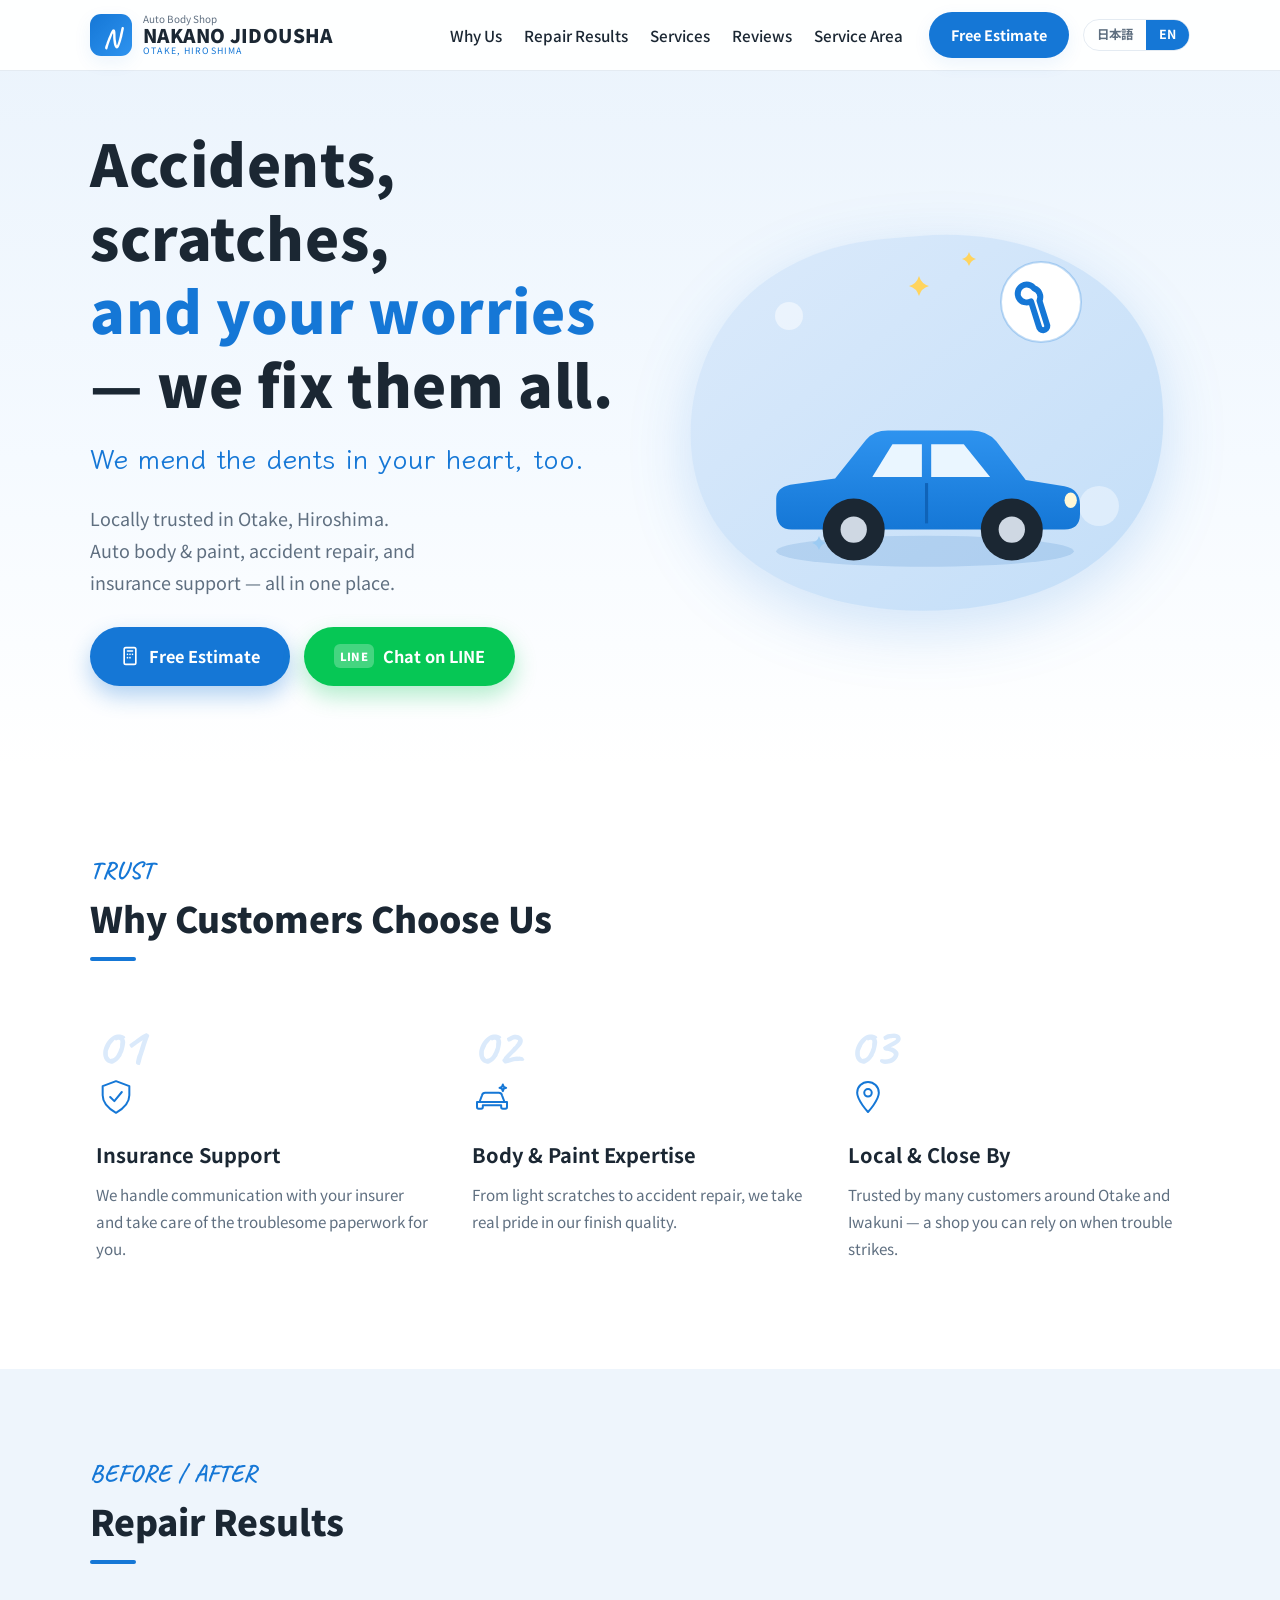
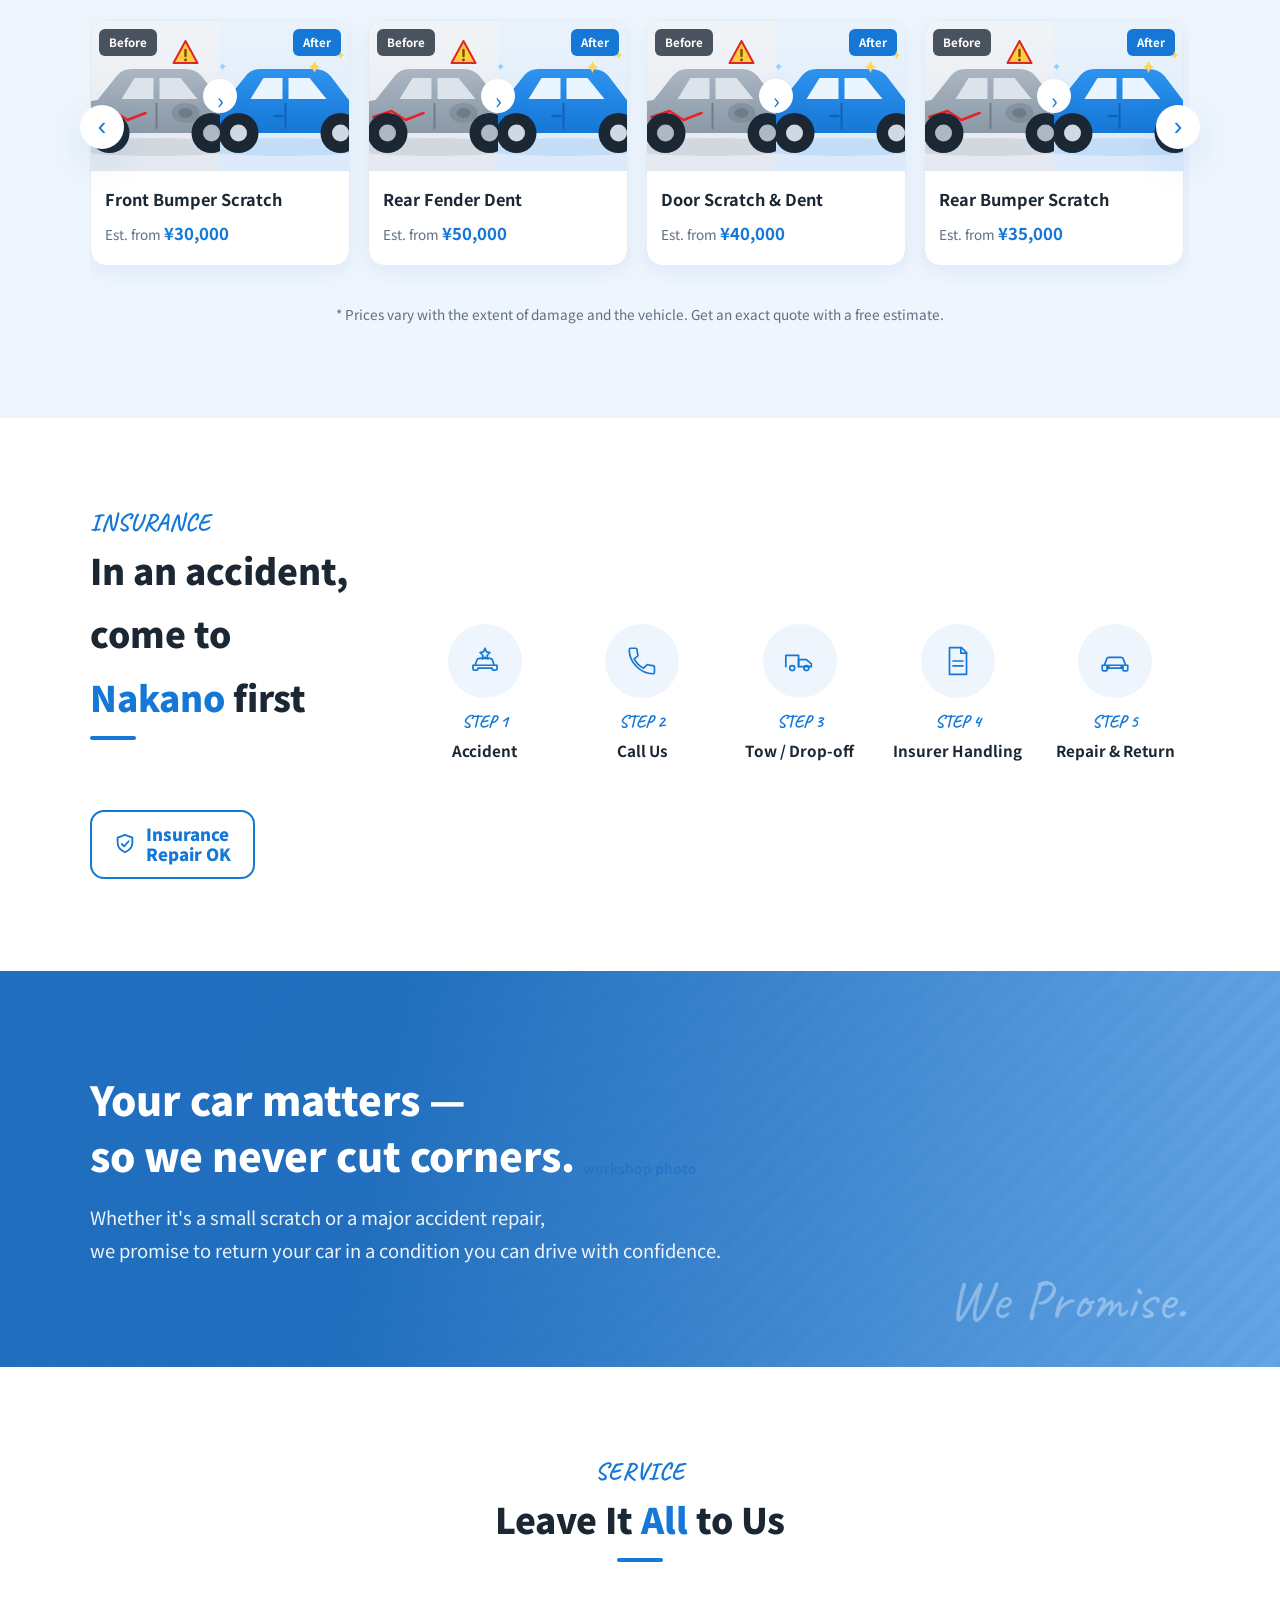
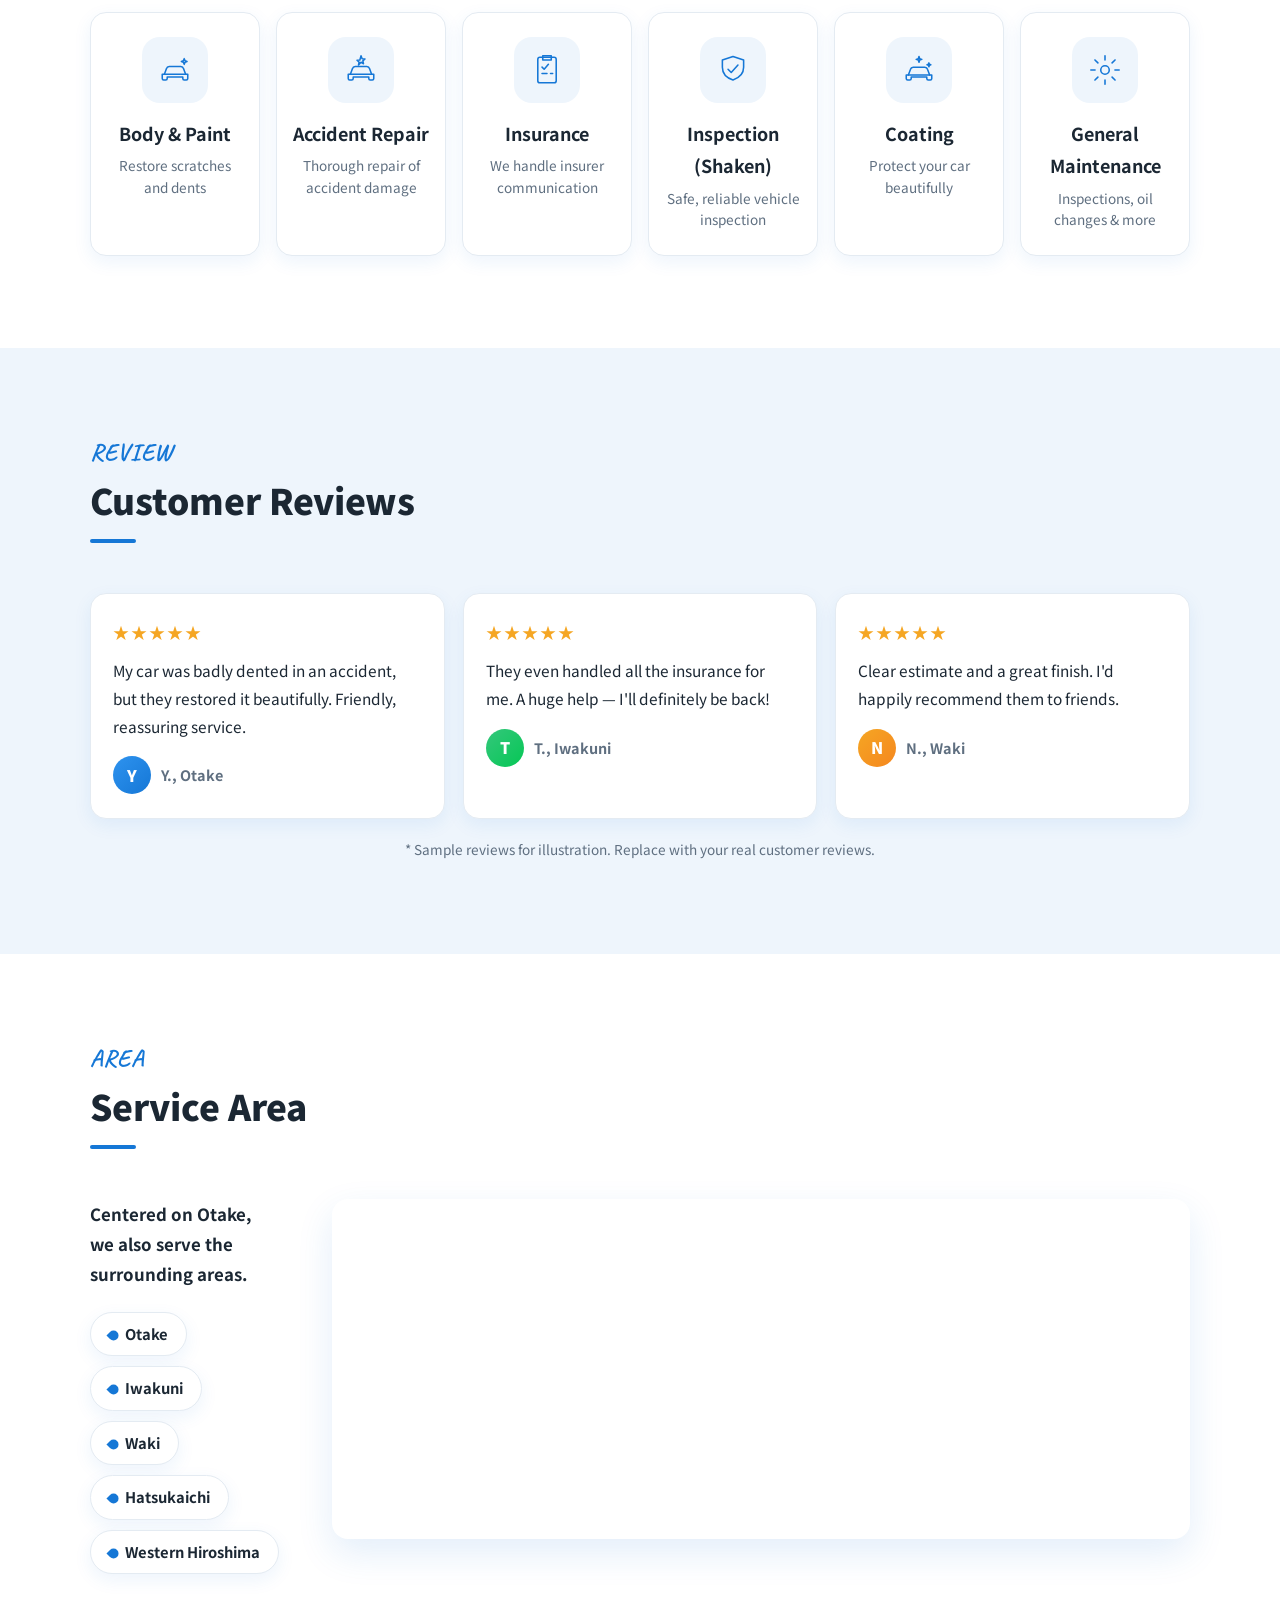
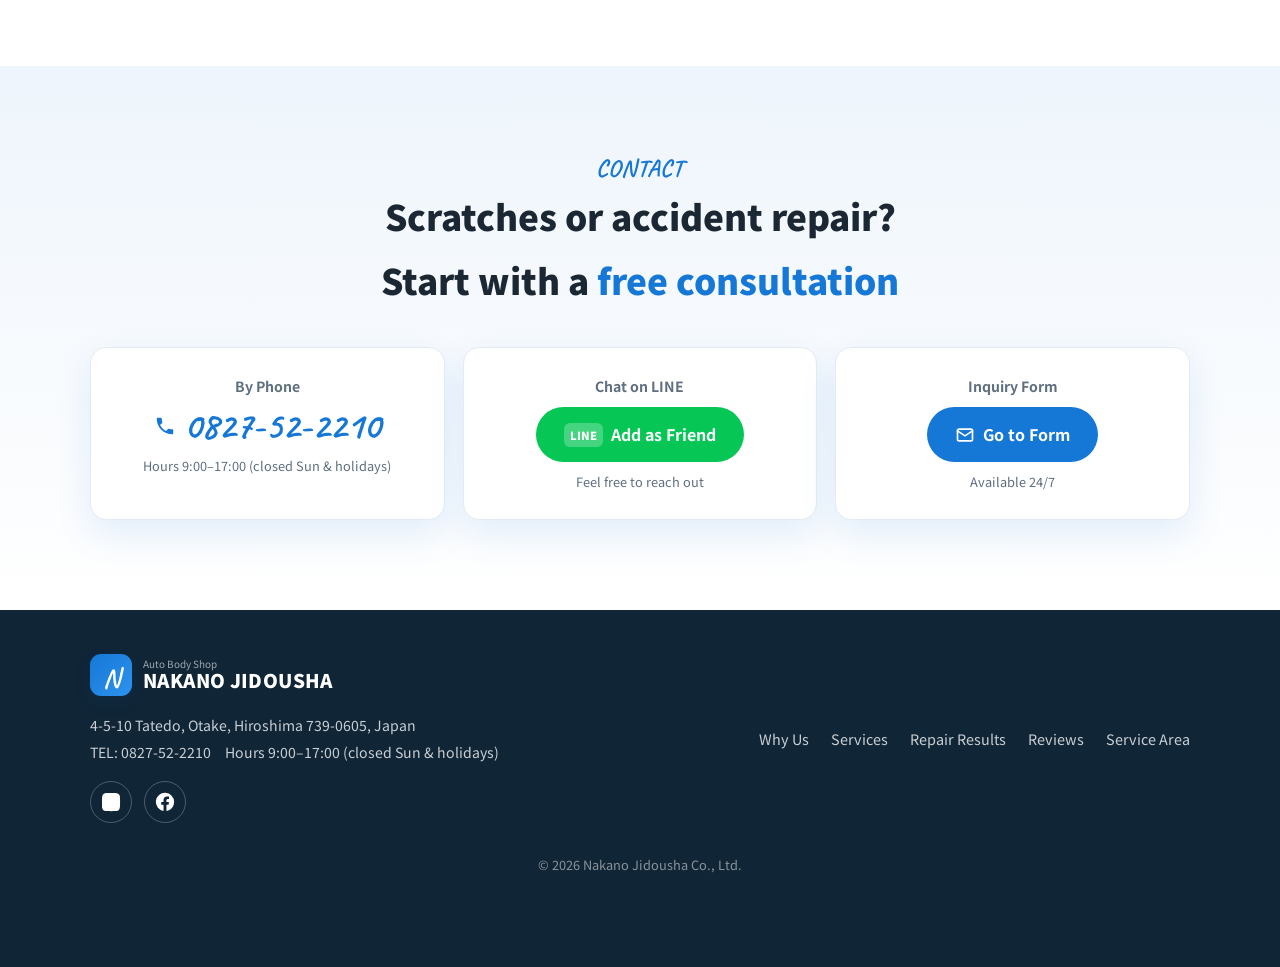
==== en/index.html @ 32bdecbd "英語版ページ追加と言語切替ボタンを実装 - en/index.html を追加（全セクション英訳、共有CSS/JS/画像を参照） - 日本語/英語の両ヘッダーに言語切替（日本語⇄EN）を追加 - hr" ====
<!DOCTYPE html>
<html lang="en">
<head>
  <meta charset="UTF-8">
  <meta name="viewport" content="width=device-width, initial-scale=1.0">
  <title>Nakano Jidousha Co., Ltd.｜Auto Body, Paint & Accident Repair in Otake, Hiroshima</title>
  <meta name="description" content="Locally trusted in Otake, Hiroshima. Auto body & paint, accident repair, and insurance support — all in one place. Free estimates, LINE consultation. TEL +81-827-52-2210">
  <meta name="theme-color" content="#1577d6">

  <meta property="og:type" content="website">
  <meta property="og:title" content="Nakano Jidousha Co., Ltd.｜Auto Body & Accident Repair in Otake, Hiroshima">
  <meta property="og:description" content="Accidents, scratches, and your worries — we fix them all. Body & paint, accident repair, insurance support in one place.">
  <meta property="og:locale" content="en_US">

  <link rel="alternate" hreflang="ja" href="https://hiroyukinakagawa-art.github.io/nakano-jidousya/">
  <link rel="alternate" hreflang="en" href="https://hiroyukinakagawa-art.github.io/nakano-jidousya/en/">
  <link rel="alternate" hreflang="x-default" href="https://hiroyukinakagawa-art.github.io/nakano-jidousya/">

  <link rel="preconnect" href="https://fonts.googleapis.com">
  <link rel="preconnect" href="https://fonts.gstatic.com" crossorigin>
  <link href="https://fonts.googleapis.com/css2?family=Noto+Sans+JP:wght@400;500;700;900&family=Klee+One:wght@600&family=Caveat:wght@700&display=swap" rel="stylesheet">
  <link rel="stylesheet" href="../css/style.css">
</head>
<body>

  <!-- ===== Header ===== -->
  <header class="header" id="header">
    <div class="header__inner">
      <a href="#hero" class="logo">
        <span class="logo__mark">N</span>
        <span class="logo__txt">
          <small>Auto Body Shop</small>
          <strong>NAKANO JIDOUSHA</strong>
          <em>OTAKE, HIROSHIMA</em>
        </span>
      </a>

      <div class="header__right">
        <nav class="nav" id="nav">
          <ul class="nav__list">
            <li><a href="#trust" class="nav__link">Why Us</a></li>
            <li><a href="#works" class="nav__link">Repair Results</a></li>
            <li><a href="#service" class="nav__link">Services</a></li>
            <li><a href="#review" class="nav__link">Reviews</a></li>
            <li><a href="#area" class="nav__link">Service Area</a></li>
          </ul>
          <a href="#contact" class="nav__cta">Free Estimate</a>
        </nav>

        <div class="langswitch" role="group" aria-label="言語切り替え / Language">
          <a href="../" class="langswitch__btn">日本語</a>
          <a href="./" class="langswitch__btn is-active" aria-current="page">EN</a>
        </div>

        <button class="hamburger" id="hamburger" aria-label="Open menu" aria-expanded="false">
          <span></span><span></span><span></span>
        </button>
      </div>
    </div>
  </header>

  <!-- ===== Hero ===== -->
  <section class="hero" id="hero">
    <div class="hero__inner">
      <div class="hero__copy">
        <h1 class="hero__title">Accidents, scratches,<br><span class="is-blue">and your worries</span><br>— we fix them all.</h1>
        <p class="hero__hand">We mend the dents in your heart, too.</p>
        <p class="hero__lead">Locally trusted in Otake, Hiroshima.<br>Auto body & paint, accident repair, and<br>insurance support — all in one place.</p>
        <div class="hero__btns">
          <a href="#contact" class="btn btn--blue">
            <svg viewBox="0 0 24 24" width="20" height="20" fill="none" stroke="currentColor" stroke-width="2" stroke-linecap="round" stroke-linejoin="round" aria-hidden="true"><rect x="5" y="2" width="14" height="20" rx="2"/><line x1="9" y1="6" x2="15" y2="6"/><line x1="9" y1="10" x2="9" y2="10"/><line x1="12" y1="10" x2="12" y2="10"/><line x1="15" y1="10" x2="15" y2="10"/><line x1="9" y1="14" x2="9" y2="14"/><line x1="12" y1="14" x2="12" y2="14"/></svg>
            Free Estimate
          </a>
          <a href="#contact" class="btn btn--line">
            <span class="btn__lineicon">LINE</span>
            Chat on LINE
          </a>
        </div>
      </div>

      <div class="hero__media" aria-hidden="true">
        <img class="hero__art" src="../images/hero.svg" alt="">
      </div>
    </div>
    <div class="hero__wave" aria-hidden="true"></div>
  </section>

  <!-- ===== Why Us ===== -->
  <section class="section" id="trust">
    <div class="container">
      <div class="head">
        <span class="head__en">TRUST</span>
        <h2 class="head__ja">Why Customers Choose Us</h2>
      </div>
      <div class="trust">
        <div class="trust__item">
          <span class="trust__no">01</span>
          <div class="trust__icon">
            <svg viewBox="0 0 48 48" width="40" height="40" fill="none" stroke="currentColor" stroke-width="2.4" stroke-linecap="round" stroke-linejoin="round"><path d="M24 5l16 6v11c0 10-7 16-16 21C15 38 8 32 8 22V11z"/><path d="M17 24l5 5 9-11"/></svg>
          </div>
          <h3>Insurance Support</h3>
          <p>We handle communication with your insurer and take care of the troublesome paperwork for you.</p>
        </div>
        <div class="trust__item">
          <span class="trust__no">02</span>
          <div class="trust__icon">
            <svg viewBox="0 0 48 48" width="40" height="40" fill="none" stroke="currentColor" stroke-width="2.4" stroke-linecap="round" stroke-linejoin="round"><path d="M9 30l3-8a4 4 0 014-3h16a4 4 0 014 3l3 8"/><path d="M6 30h36v6a2 2 0 01-2 2h-3a2 2 0 01-2-2v-2H13v2a2 2 0 01-2 2H8a2 2 0 01-2-2z"/><path d="M37 9l1.2 3L41 13l-2.8 1L37 17l-1.2-3L33 13l2.8-1z"/></svg>
          </div>
          <h3>Body & Paint Expertise</h3>
          <p>From light scratches to accident repair, we take real pride in our finish quality.</p>
        </div>
        <div class="trust__item">
          <span class="trust__no">03</span>
          <div class="trust__icon">
            <svg viewBox="0 0 48 48" width="40" height="40" fill="none" stroke="currentColor" stroke-width="2.4" stroke-linecap="round" stroke-linejoin="round"><path d="M24 6c-7 0-13 5.5-13 13 0 9 13 23 13 23s13-14 13-23c0-7.5-6-13-13-13z"/><circle cx="24" cy="19" r="4.5"/></svg>
          </div>
          <h3>Local & Close By</h3>
          <p>Trusted by many customers around Otake and Iwakuni — a shop you can rely on when trouble strikes.</p>
        </div>
      </div>
    </div>
  </section>

  <!-- ===== Repair Results ===== -->
  <section class="section section--tint" id="works">
    <div class="container">
      <div class="head">
        <span class="head__en">BEFORE / AFTER</span>
        <h2 class="head__ja">Repair Results</h2>
      </div>

      <div class="slider">
        <button class="slider__arrow slider__arrow--prev" id="worksPrev" aria-label="Previous">‹</button>
        <div class="slider__track" id="worksTrack">
          <article class="work">
            <div class="work__ba">
              <div class="ph ph--ba"><span class="work__tag">Before</span></div>
              <div class="ph ph--ba"><span class="work__tag work__tag--after">After</span></div>
              <span class="work__go">›</span>
            </div>
            <h3 class="work__title">Front Bumper Scratch</h3>
            <p class="work__price">Est. from <strong>¥30,000</strong></p>
          </article>
          <article class="work">
            <div class="work__ba">
              <div class="ph ph--ba"><span class="work__tag">Before</span></div>
              <div class="ph ph--ba"><span class="work__tag work__tag--after">After</span></div>
              <span class="work__go">›</span>
            </div>
            <h3 class="work__title">Rear Fender Dent</h3>
            <p class="work__price">Est. from <strong>¥50,000</strong></p>
          </article>
          <article class="work">
            <div class="work__ba">
              <div class="ph ph--ba"><span class="work__tag">Before</span></div>
              <div class="ph ph--ba"><span class="work__tag work__tag--after">After</span></div>
              <span class="work__go">›</span>
            </div>
            <h3 class="work__title">Door Scratch & Dent</h3>
            <p class="work__price">Est. from <strong>¥40,000</strong></p>
          </article>
          <article class="work">
            <div class="work__ba">
              <div class="ph ph--ba"><span class="work__tag">Before</span></div>
              <div class="ph ph--ba"><span class="work__tag work__tag--after">After</span></div>
              <span class="work__go">›</span>
            </div>
            <h3 class="work__title">Rear Bumper Scratch</h3>
            <p class="work__price">Est. from <strong>¥35,000</strong></p>
          </article>
          <article class="work">
            <div class="work__ba">
              <div class="ph ph--ba"><span class="work__tag">Before</span></div>
              <div class="ph ph--ba"><span class="work__tag work__tag--after">After</span></div>
              <span class="work__go">›</span>
            </div>
            <h3 class="work__title">Major Accident Repair</h3>
            <p class="work__price">Est. from <strong>¥120,000</strong></p>
          </article>
          <article class="work">
            <div class="work__ba">
              <div class="ph ph--ba"><span class="work__tag">Before</span></div>
              <div class="ph ph--ba"><span class="work__tag work__tag--after">After</span></div>
              <span class="work__go">›</span>
            </div>
            <h3 class="work__title">Hood Dent</h3>
            <p class="work__price">Est. from <strong>¥45,000</strong></p>
          </article>
        </div>
        <button class="slider__arrow slider__arrow--next" id="worksNext" aria-label="Next">›</button>
      </div>
      <p class="works__note">* Prices vary with the extent of damage and the vehicle. Get an exact quote with a free estimate.</p>
    </div>
  </section>

  <!-- ===== Accident Flow ===== -->
  <section class="section" id="flow">
    <div class="container">
      <div class="insurance">
        <div class="insurance__lead">
          <div class="head head--left">
            <span class="head__en">INSURANCE</span>
            <h2 class="head__ja">In an accident,<br>come to <span class="is-blue">Nakano</span> first</h2>
          </div>
          <span class="insurance__badge">
            <svg viewBox="0 0 24 24" width="22" height="22" fill="none" stroke="currentColor" stroke-width="2" stroke-linecap="round" stroke-linejoin="round"><path d="M12 2l8 3v6c0 5-3.5 8-8 10-4.5-2-8-5-8-10V5z"/><path d="M8.5 12l2.5 2.5L16 9"/></svg>
            Insurance<br>Repair OK
          </span>
        </div>

        <ol class="steps">
          <li class="steps__item">
            <div class="steps__icon"><svg viewBox="0 0 48 48" width="34" height="34" fill="none" stroke="currentColor" stroke-width="2.4" stroke-linecap="round" stroke-linejoin="round"><path d="M10 30l2.5-7a4 4 0 013.8-2.7h14.5a4 4 0 013.8 2.7L37 30"/><path d="M7 30h34v5a2 2 0 01-2 2h-3a2 2 0 01-2-2v-1H14v1a2 2 0 01-2 2H9a2 2 0 01-2-2z"/><path d="M24 6l2 5 5 1-4 4 1 5-4-2.5L20 21l1-5-4-4 5-1z"/></svg></div>
            <span class="steps__no">STEP 1</span>
            <p>Accident</p>
          </li>
          <li class="steps__item">
            <div class="steps__icon"><svg viewBox="0 0 48 48" width="34" height="34" fill="none" stroke="currentColor" stroke-width="2.4" stroke-linecap="round" stroke-linejoin="round"><path d="M13 21c2.8 5.6 7.6 10.4 13.2 13.2l4.4-4.4c.6-.6 1.4-.8 2-.4 2.2.8 4.6 1.2 7 1.2 1.2 0 2 .8 2 2V40c0 1.2-.8 2-2 2C22 42 6 26 6 8c0-1.2.8-2 2-2h7c1.2 0 2 .8 2 2 0 2.4.4 4.8 1.2 7 .2.7 0 1.5-.4 2z"/></svg></div>
            <span class="steps__no">STEP 2</span>
            <p>Call Us</p>
          </li>
          <li class="steps__item">
            <div class="steps__icon"><svg viewBox="0 0 48 48" width="34" height="34" fill="none" stroke="currentColor" stroke-width="2.4" stroke-linecap="round" stroke-linejoin="round"><path d="M4 32V16h18v16"/><path d="M22 22h11l7 6v4H22z"/><circle cx="13" cy="34" r="3.5"/><circle cx="33" cy="34" r="3.5"/></svg></div>
            <span class="steps__no">STEP 3</span>
            <p>Tow / Drop-off</p>
          </li>
          <li class="steps__item">
            <div class="steps__icon"><svg viewBox="0 0 48 48" width="34" height="34" fill="none" stroke="currentColor" stroke-width="2.4" stroke-linecap="round" stroke-linejoin="round"><path d="M12 5h17l7 7v31a0 0 0 010 0H12a0 0 0 010 0z"/><path d="M28 5v8h8"/><line x1="17" y1="24" x2="31" y2="24"/><line x1="17" y1="31" x2="31" y2="31"/></svg></div>
            <span class="steps__no">STEP 4</span>
            <p>Insurer Handling</p>
          </li>
          <li class="steps__item">
            <div class="steps__icon"><svg viewBox="0 0 48 48" width="34" height="34" fill="none" stroke="currentColor" stroke-width="2.4" stroke-linecap="round" stroke-linejoin="round"><path d="M9 30l3-8a4 4 0 014-3h16a4 4 0 014 3l3 8"/><path d="M6 30h36v6a2 2 0 01-2 2h-3a2 2 0 01-2-2v-2H13v2a2 2 0 01-2 2H8a2 2 0 01-2-2z"/><circle cx="14" cy="33" r="1.6" fill="currentColor"/><circle cx="34" cy="33" r="1.6" fill="currentColor"/></svg></div>
            <span class="steps__no">STEP 5</span>
            <p>Repair & Return</p>
          </li>
        </ol>
      </div>
    </div>
  </section>

  <!-- ===== Promise ===== -->
  <section class="promise">
    <div class="promise__photo ph" aria-hidden="true"><span class="ph__label">workshop photo</span></div>
    <div class="promise__inner">
      <h2 class="promise__title">Your car matters —<br>so we never cut corners.</h2>
      <p class="promise__text">Whether it's a small scratch or a major accident repair,<br>we promise to return your car in a condition you can drive with confidence.</p>
      <span class="promise__script">We Promise.</span>
    </div>
  </section>

  <!-- ===== Services ===== -->
  <section class="section" id="service">
    <div class="head head--center">
      <span class="head__en">SERVICE</span>
      <h2 class="head__ja">Leave It <span class="is-blue">All</span> to Us</h2>
    </div>
    <div class="container">
      <div class="services">
        <article class="svc">
          <div class="svc__icon"><svg viewBox="0 0 48 48" width="34" height="34" fill="none" stroke="currentColor" stroke-width="2.2" stroke-linecap="round" stroke-linejoin="round"><path d="M9 30l3-8a4 4 0 014-3h16a4 4 0 014 3l3 8"/><path d="M6 30h36v6a2 2 0 01-2 2h-3a2 2 0 01-2-2v-2H13v2a2 2 0 01-2 2H8a2 2 0 01-2-2z"/><path d="M37 8l1.2 3L41 12l-2.8 1L37 16l-1.2-3L33 12l2.8-1z"/></svg></div>
          <h3>Body & Paint</h3>
          <p>Restore scratches and dents</p>
        </article>
        <article class="svc">
          <div class="svc__icon"><svg viewBox="0 0 48 48" width="34" height="34" fill="none" stroke="currentColor" stroke-width="2.2" stroke-linecap="round" stroke-linejoin="round"><path d="M9 30l3-8a4 4 0 014-3h16a4 4 0 014 3l3 8"/><path d="M6 30h36v6a2 2 0 01-2 2h-3a2 2 0 01-2-2v-2H13v2a2 2 0 01-2 2H8a2 2 0 01-2-2z"/><path d="M24 4l1.6 4 4 .4-3 2.8.9 4-3.5-2.2L20.5 17l.9-4-3-2.8 4-.4z"/></svg></div>
          <h3>Accident Repair</h3>
          <p>Thorough repair of accident damage</p>
        </article>
        <article class="svc">
          <div class="svc__icon"><svg viewBox="0 0 48 48" width="34" height="34" fill="none" stroke="currentColor" stroke-width="2.2" stroke-linecap="round" stroke-linejoin="round"><rect x="11" y="6" width="26" height="36" rx="3"/><path d="M18 4h12v6H18z"/><path d="M17 20l3 3 6-7"/><line x1="29" y1="29" x2="32" y2="29"/><line x1="17" y1="29" x2="24" y2="29"/></svg></div>
          <h3>Insurance</h3>
          <p>We handle insurer communication</p>
        </article>
        <article class="svc">
          <div class="svc__icon"><svg viewBox="0 0 48 48" width="34" height="34" fill="none" stroke="currentColor" stroke-width="2.2" stroke-linecap="round" stroke-linejoin="round"><path d="M24 5l15 5v10c0 9-6.5 15-15 18C15 35 9 29 9 20V10z"/><path d="M17 23l4.5 4.5L31 17"/></svg></div>
          <h3>Inspection (Shaken)</h3>
          <p>Safe, reliable vehicle inspection</p>
        </article>
        <article class="svc">
          <div class="svc__icon"><svg viewBox="0 0 48 48" width="34" height="34" fill="none" stroke="currentColor" stroke-width="2.2" stroke-linecap="round" stroke-linejoin="round"><path d="M9 31l3-8a4 4 0 014-3h16a4 4 0 014 3l3 8"/><path d="M6 31h36v5a2 2 0 01-2 2h-3a2 2 0 01-2-2v-2H13v2a2 2 0 01-2 2H8a2 2 0 01-2-2z"/><path d="M24 5l1 3 3 1-3 1-1 3-1-3-3-1 3-1z"/><path d="M38 14l.7 2 2 .7-2 .7-.7 2-.7-2-2-.7 2-.7z"/></svg></div>
          <h3>Coating</h3>
          <p>Protect your car beautifully</p>
        </article>
        <article class="svc">
          <div class="svc__icon"><svg viewBox="0 0 48 48" width="34" height="34" fill="none" stroke="currentColor" stroke-width="2.2" stroke-linecap="round" stroke-linejoin="round"><circle cx="24" cy="24" r="6"/><path d="M24 4v6M24 38v6M4 24h6M38 24h6M9.8 9.8l4.2 4.2M34 34l4.2 4.2M38.2 9.8L34 14M14 34l-4.2 4.2"/></svg></div>
          <h3>General Maintenance</h3>
          <p>Inspections, oil changes & more</p>
        </article>
      </div>
    </div>
  </section>

  <!-- ===== Reviews ===== -->
  <section class="section section--tint" id="review">
    <div class="container">
      <div class="head head--left">
        <span class="head__en">REVIEW</span>
        <h2 class="head__ja">Customer Reviews</h2>
      </div>
      <div class="reviews">
        <figure class="review">
          <div class="review__stars">★★★★★</div>
          <blockquote>My car was badly dented in an accident, but they restored it beautifully. Friendly, reassuring service.</blockquote>
          <figcaption><span class="review__ava review__ava--a">Y</span>Y., Otake</figcaption>
        </figure>
        <figure class="review">
          <div class="review__stars">★★★★★</div>
          <blockquote>They even handled all the insurance for me. A huge help — I'll definitely be back!</blockquote>
          <figcaption><span class="review__ava review__ava--b">T</span>T., Iwakuni</figcaption>
        </figure>
        <figure class="review">
          <div class="review__stars">★★★★★</div>
          <blockquote>Clear estimate and a great finish. I'd happily recommend them to friends.</blockquote>
          <figcaption><span class="review__ava review__ava--c">N</span>N., Waki</figcaption>
        </figure>
      </div>
      <p class="works__note">* Sample reviews for illustration. Replace with your real customer reviews.</p>
    </div>
  </section>

  <!-- ===== Service Area ===== -->
  <section class="section" id="area">
    <div class="container">
      <div class="head head--left">
        <span class="head__en">AREA</span>
        <h2 class="head__ja">Service Area</h2>
      </div>
      <div class="area">
        <div class="area__text">
          <p>Centered on Otake,<br>we also serve the surrounding areas.</p>
        </div>
        <div class="area__map">
          <iframe
            title="Nakano Jidousha Co., Ltd. map"
            src="https://maps.google.com/maps?q=%E5%BA%83%E5%B3%B6%E7%9C%8C%E5%A4%A7%E7%AB%B9%E5%B8%82%E7%AB%8B%E6%88%B84-5-10&output=embed&hl=en"
            loading="lazy" referrerpolicy="no-referrer-when-downgrade" allowfullscreen></iframe>
        </div>
        <ul class="area__list">
          <li>Otake</li>
          <li>Iwakuni</li>
          <li>Waki</li>
          <li>Hatsukaichi</li>
          <li>Western Hiroshima</li>
        </ul>
      </div>
    </div>
  </section>

  <!-- ===== Contact ===== -->
  <section class="contact" id="contact">
    <div class="container">
      <div class="contact__head">
        <span class="head__en">CONTACT</span>
        <h2 class="contact__title">Scratches or accident repair?<br>Start with a <span class="is-blue">free consultation</span></h2>
      </div>
      <div class="contact__cards">
        <div class="ccard">
          <span class="ccard__cap">By Phone</span>
          <a href="tel:+81827522210" class="ccard__tel">
            <svg viewBox="0 0 24 24" width="22" height="22" fill="currentColor" aria-hidden="true"><path d="M6.6 10.8c1.4 2.8 3.8 5.1 6.6 6.6l2.2-2.2c.3-.3.7-.4 1-.2 1.1.4 2.3.6 3.6.6.6 0 1 .4 1 1V20c0 .6-.4 1-1 1C10.6 21 3 13.4 3 4c0-.6.4-1 1-1h3.5c.6 0 1 .4 1 1 0 1.2.2 2.4.6 3.6.1.4 0 .7-.2 1l-2.3 2.2z"/></svg>
            0827-52-2210
          </a>
          <span class="ccard__sub">Hours 9:00–17:00 (closed Sun & holidays)</span>
        </div>
        <div class="ccard ccard--line">
          <span class="ccard__cap">Chat on LINE</span>
          <a href="#" class="ccard__btn ccard__btn--line"><span class="btn__lineicon">LINE</span>Add as Friend</a>
          <span class="ccard__sub">Feel free to reach out</span>
        </div>
        <div class="ccard">
          <span class="ccard__cap">Inquiry Form</span>
          <a href="#" class="ccard__btn ccard__btn--blue">
            <svg viewBox="0 0 24 24" width="20" height="20" fill="none" stroke="currentColor" stroke-width="2" stroke-linecap="round" stroke-linejoin="round" aria-hidden="true"><rect x="3" y="5" width="18" height="14" rx="2"/><path d="M3 7l9 6 9-6"/></svg>
            Go to Form
          </a>
          <span class="ccard__sub">Available 24/7</span>
        </div>
      </div>
    </div>
  </section>

  <!-- ===== Footer ===== -->
  <footer class="footer">
    <div class="container footer__inner">
      <div class="footer__left">
        <div class="logo logo--footer">
          <span class="logo__mark">N</span>
          <span class="logo__txt"><small>Auto Body Shop</small><strong>NAKANO JIDOUSHA</strong></span>
        </div>
        <p class="footer__info">4-5-10 Tatedo, Otake, Hiroshima 739-0605, Japan<br>TEL: 0827-52-2210　Hours 9:00–17:00 (closed Sun & holidays)</p>
        <div class="footer__sns">
          <a href="https://www.instagram.com/nakano_jidousya/" target="_blank" rel="noopener" aria-label="Instagram"><svg viewBox="0 0 24 24" width="22" height="22" fill="currentColor"><path d="M12 2.2c3.2 0 3.6 0 4.9.1 1.2.1 1.8.3 2.2.4.6.2 1 .5 1.4.9.4.4.7.8.9 1.4.2.4.4 1 .4 2.2.1 1.3.1 1.7.1 4.9s0 3.6-.1 4.9c-.1 1.2-.3 1.8-.4 2.2-.2.6-.5 1-.9 1.4-.4.4-.8.7-1.4.9-.4.2-1 .4-2.2.4-1.3.1-1.7.1-4.9.1s-3.6 0-4.9-.1c-1.2-.1-1.8-.3-2.2-.4-.6-.2-1-.5-1.4-.9-.4-.4-.7-.8-.9-1.4-.2-.4-.4-1-.4-2.2C2.2 15.6 2.2 15.2 2.2 12s0-3.6.1-4.9c.1-1.2.3-1.8.4-2.2.2-.6.5-1 .9-1.4.4-.4.8-.7 1.4-.9.4-.2 1-.4 2.2-.4C8.4 2.2 8.8 2.2 12 2.2zm0 4.9a4.9 4.9 0 110 9.8 4.9 4.9 0 010-9.8zm0 1.8a3.1 3.1 0 100 6.2 3.1 3.1 0 000-6.2zm5.1-3.3a1.1 1.1 0 110 2.3 1.1 1.1 0 010-2.3z"/></svg></a>
          <a href="https://www.facebook.com/nakanojidousya610/?locale=ja_JP" target="_blank" rel="noopener" aria-label="Facebook"><svg viewBox="0 0 24 24" width="22" height="22" fill="currentColor"><path d="M22 12a10 10 0 10-11.6 9.9v-7H7.9V12h2.5V9.8c0-2.5 1.5-3.9 3.8-3.9 1.1 0 2.2.2 2.2.2v2.5h-1.3c-1.2 0-1.6.8-1.6 1.6V12h2.8l-.4 2.9h-2.3v7A10 10 0 0022 12z"/></svg></a>
        </div>
      </div>
      <nav class="footer__nav">
        <a href="#trust">Why Us</a>
        <a href="#service">Services</a>
        <a href="#works">Repair Results</a>
        <a href="#review">Reviews</a>
        <a href="#area">Service Area</a>
      </nav>
    </div>
    <p class="footer__copy">&copy; 2026 Nakano Jidousha Co., Ltd.</p>
  </footer>

  <!-- ===== Mobile fixed bar ===== -->
  <div class="fixed-bar">
    <a href="tel:+81827522210" class="fixed-bar__tel">
      <svg viewBox="0 0 24 24" width="18" height="18" fill="currentColor" aria-hidden="true"><path d="M6.6 10.8c1.4 2.8 3.8 5.1 6.6 6.6l2.2-2.2c.3-.3.7-.4 1-.2 1.1.4 2.3.6 3.6.6.6 0 1 .4 1 1V20c0 .6-.4 1-1 1C10.6 21 3 13.4 3 4c0-.6.4-1 1-1h3.5c.6 0 1 .4 1 1 0 1.2.2 2.4.6 3.6.1.4 0 .7-.2 1l-2.3 2.2z"/></svg>
      Call
    </a>
    <a href="#contact" class="fixed-bar__est">Free Estimate</a>
  </div>

  <script src="../js/main.js"></script>
</body>
</html>
---- css/style.css ----
/* ============================================
   有限会社 中野自動車 LP - 明るい水色テーマ
   モバイルファースト / レスポンシブ
   ============================================ */

:root {
  --blue: #1577d6;
  --blue-dark: #0f63b8;
  --blue-50: #eef5fc;
  --blue-100: #dbeafb;
  --green: #06c755;
  --green-dark: #05a847;
  --ink: #1b2733;
  --gray: #5f6f80;
  --line: #e4ebf2;
  --white: #ffffff;
  --radius: 16px;
  --shadow: 0 14px 36px rgba(21, 119, 214, 0.12);
  --shadow-sm: 0 6px 18px rgba(21, 119, 214, 0.08);
  --container: 1140px;
  --header-h: 70px;
}

* { margin: 0; padding: 0; box-sizing: border-box; }
html { scroll-behavior: smooth; scroll-padding-top: var(--header-h); }
body {
  font-family: "Noto Sans JP", system-ui, -apple-system, "Segoe UI", sans-serif;
  color: var(--ink); line-height: 1.8; background: var(--white);
  -webkit-font-smoothing: antialiased; overflow-x: hidden;
}
img { max-width: 100%; display: block; }
a { color: inherit; text-decoration: none; }
ul, ol { list-style: none; }
.is-blue { color: var(--blue); }

.container { width: 100%; max-width: var(--container); margin-inline: auto; padding-inline: 20px; }

/* ---------- プレースホルダー（写真の仮置き） ---------- */
.ph {
  position: relative; overflow: hidden;
  background:
    linear-gradient(135deg, var(--blue-50), var(--blue-100));
}
.ph::after {
  content: ""; position: absolute; inset: 0;
  background-image:
    radial-gradient(circle at 30% 35%, rgba(255,255,255,.6), transparent 40%),
    repeating-linear-gradient(135deg, rgba(21,119,214,.05) 0 10px, transparent 10px 20px);
}
.ph__label {
  position: absolute; inset: 0; display: grid; place-items: center;
  color: rgba(21,119,214,.55); font-size: .85rem; font-weight: 700; z-index: 1;
  text-align: center; padding: 8px;
}

/* ---------- ボタン ---------- */
.btn {
  display: inline-flex; align-items: center; justify-content: center; gap: 9px;
  padding: 15px 30px; border-radius: 999px; font-weight: 700; font-size: 1.02rem;
  transition: transform .15s ease, box-shadow .15s ease, background .15s ease; cursor: pointer;
}
.btn:hover { transform: translateY(-2px); }
.btn--blue { background: var(--blue); color: #fff; box-shadow: 0 10px 22px rgba(21,119,214,.32); }
.btn--blue:hover { background: var(--blue-dark); }
.btn--line { background: var(--green); color: #fff; box-shadow: 0 10px 22px rgba(6,199,85,.3); }
.btn--line:hover { background: var(--green-dark); }
.btn__lineicon {
  font-size: .7rem; font-weight: 900; background: rgba(255,255,255,.25);
  padding: 2px 6px; border-radius: 6px; letter-spacing: .02em;
}

/* ---------- ヘッダー ---------- */
.header {
  position: fixed; inset: 0 0 auto 0; height: var(--header-h);
  background: rgba(255,255,255,.94); backdrop-filter: blur(8px);
  box-shadow: 0 1px 0 var(--line); z-index: 100;
}
.header__inner {
  max-width: var(--container); height: 100%; margin-inline: auto; padding-inline: 20px;
  display: flex; align-items: center; justify-content: space-between;
}
.logo { display: flex; align-items: center; gap: 11px; }
.logo__mark {
  display: grid; place-items: center; width: 42px; height: 42px;
  background: linear-gradient(135deg, var(--blue), #2e93ef); color: #fff;
  font-family: "Caveat", cursive; font-weight: 700; font-size: 1.7rem; border-radius: 11px;
  box-shadow: var(--shadow-sm);
}
.logo__txt { display: flex; flex-direction: column; line-height: 1.1; }
.logo__txt small { font-size: .62rem; color: var(--gray); }
.logo__txt strong { font-size: 1.18rem; color: var(--ink); font-weight: 900; letter-spacing: .02em; }
.logo__txt em { font-size: .55rem; color: var(--blue); font-style: normal; letter-spacing: .14em; }

.nav { display: flex; align-items: center; gap: 26px; }
.nav__list { display: flex; gap: 22px; }
.nav__link { font-weight: 500; font-size: .95rem; position: relative; }
.nav__link::after { content: ""; position: absolute; left: 0; bottom: -6px; width: 0; height: 2px; background: var(--blue); transition: width .2s ease; }
.nav__link:hover::after { width: 100%; }
.nav__cta { background: var(--blue); color: #fff; padding: 10px 22px; border-radius: 999px; font-weight: 700; font-size: .9rem; box-shadow: var(--shadow-sm); transition: background .15s ease; }
.nav__cta:hover { background: var(--blue-dark); }

.header__right { display: flex; align-items: center; gap: 14px; }

.langswitch { display: flex; border: 1px solid var(--line); border-radius: 999px; overflow: hidden; flex: 0 0 auto; }
.langswitch__btn { padding: 6px 13px; font-size: .78rem; font-weight: 700; color: var(--gray); line-height: 1.4; transition: background .15s ease, color .15s ease; }
.langswitch__btn.is-active { background: var(--blue); color: #fff; }
.langswitch__btn:not(.is-active):hover { background: var(--blue-50); color: var(--blue); }

.hamburger { display: none; flex-direction: column; justify-content: center; gap: 6px; width: 44px; height: 44px; background: none; border: none; cursor: pointer; }
.hamburger span { display: block; width: 26px; height: 2px; background: var(--blue); transition: transform .3s ease, opacity .3s ease; }
.hamburger.is-open span:nth-child(1) { transform: translateY(8px) rotate(45deg); }
.hamburger.is-open span:nth-child(2) { opacity: 0; }
.hamburger.is-open span:nth-child(3) { transform: translateY(-8px) rotate(-45deg); }

/* ---------- ヒーロー ---------- */
.hero {
  position: relative; padding-top: var(--header-h);
  background: linear-gradient(180deg, #eaf3fc 0%, #f5faff 60%, #fff 100%);
  overflow: hidden;
}
.hero__inner {
  max-width: var(--container); margin-inline: auto; padding: 46px 20px 70px;
  display: grid; gap: 30px; position: relative; z-index: 2;
}
.hero__title { font-size: clamp(2.1rem, 6.6vw, 3.6rem); font-weight: 900; line-height: 1.28; letter-spacing: .01em; }
.hero__hand { font-family: "Klee One", cursive; color: var(--blue); font-size: clamp(1.15rem, 3.4vw, 1.7rem); margin: 12px 0 20px; font-weight: 600; }
.hero__lead { font-size: clamp(.98rem, 2.4vw, 1.12rem); color: var(--gray); margin-bottom: 28px; }
.hero__btns { display: flex; flex-wrap: wrap; gap: 14px; }

.hero__media { position: relative; }
.hero__art { width: 100%; max-width: 520px; height: auto; margin-inline: auto; display: block; filter: drop-shadow(0 18px 30px rgba(21,119,214,.18)); }

/* ---------- 見出し共通 ---------- */
.section { padding: clamp(54px, 8vw, 92px) 0; }
.section--tint { background: var(--blue-50); }
.head { margin-bottom: clamp(30px, 5vw, 50px); }
.head--center { text-align: center; }
.head__en { font-family: "Caveat", cursive; font-size: 1.5rem; color: var(--blue); font-weight: 700; letter-spacing: .04em; display: block; line-height: 1; }
.head__ja { font-size: clamp(1.55rem, 4.4vw, 2.2rem); font-weight: 900; color: var(--ink); margin-top: 4px; position: relative; display: inline-block; padding-bottom: 12px; }
.head--center .head__ja::after, .head__ja::after { content: ""; position: absolute; left: 0; bottom: 0; width: 46px; height: 4px; background: var(--blue); border-radius: 2px; }
.head--center .head__ja::after { left: 50%; transform: translateX(-50%); }

/* ---------- 選ばれる理由 ---------- */
.trust { display: grid; gap: 24px; }
.trust__item { position: relative; padding: 14px 6px; text-align: left; }
.trust__no { font-family: "Caveat", cursive; font-size: 3.4rem; font-weight: 700; color: var(--blue-100); line-height: .8; display: block; }
.trust__icon { color: var(--blue); margin: 8px 0 12px; }
.trust__item h3 { font-size: 1.25rem; color: var(--ink); margin-bottom: 8px; }
.trust__item p { color: var(--gray); font-size: .95rem; }

/* ---------- 修理実績スライダー ---------- */
.slider { position: relative; }
.slider__track {
  display: flex; gap: 18px; overflow-x: auto; scroll-snap-type: x mandatory;
  padding: 6px 2px 18px; scroll-behavior: smooth; scrollbar-width: none;
}
.slider__track::-webkit-scrollbar { display: none; }
.work {
  flex: 0 0 auto; width: 240px; scroll-snap-align: start;
  background: #fff; border-radius: var(--radius); box-shadow: var(--shadow-sm);
  border: 1px solid var(--line); overflow: hidden; transition: transform .2s ease, box-shadow .2s ease;
}
.work:hover { transform: translateY(-5px); box-shadow: var(--shadow); }
.work__ba { position: relative; display: grid; grid-template-columns: 1fr 1fr; height: 150px; }
.work__ba .ph--ba { height: 100%; background-position: center; background-size: cover; background-repeat: no-repeat; }
.work__ba .ph--ba::after { display: none; }
.work__ba .ph--ba:nth-child(1) { background-image: url("../images/car-before.svg"); }
.work__ba .ph--ba:nth-child(2) { background-image: url("../images/car-after.svg"); }
.work__tag { position: absolute; top: 8px; left: 8px; background: rgba(27,39,51,.78); color: #fff; font-size: .72rem; font-weight: 700; padding: 3px 10px; border-radius: 6px; z-index: 2; }
.work__tag--after { left: auto; right: 8px; background: var(--blue); }
.work__go { position: absolute; top: 50%; left: 50%; transform: translate(-50%,-50%); width: 34px; height: 34px; background: #fff; color: var(--blue); border-radius: 50%; display: grid; place-items: center; font-size: 1.4rem; box-shadow: var(--shadow-sm); z-index: 3; }
.work__title { font-size: 1.02rem; font-weight: 700; color: var(--ink); padding: 14px 14px 0; }
.work__price { padding: 4px 14px 16px; color: var(--gray); font-size: .85rem; }
.work__price strong { color: var(--blue); font-size: 1.05rem; }
.slider__arrow {
  position: absolute; top: 42%; transform: translateY(-50%); z-index: 5;
  width: 44px; height: 44px; border-radius: 50%; border: none; cursor: pointer;
  background: #fff; color: var(--blue); font-size: 1.6rem; line-height: 1;
  box-shadow: var(--shadow); transition: background .15s ease, color .15s ease;
}
.slider__arrow:hover { background: var(--blue); color: #fff; }
.slider__arrow--prev { left: -10px; }
.slider__arrow--next { right: -10px; }
.works__note { text-align: center; margin-top: 18px; color: var(--gray); font-size: .85rem; }

/* ---------- 事故対応 ---------- */
.insurance { display: grid; gap: 34px; }
.insurance__lead { display: grid; gap: 20px; }
.insurance__badge {
  display: inline-flex; align-items: center; gap: 10px; justify-self: start;
  border: 2px solid var(--blue); color: var(--blue); font-weight: 900;
  padding: 12px 22px; border-radius: 14px; line-height: 1.2; font-size: 1.05rem;
}
.steps { display: grid; grid-template-columns: repeat(2, 1fr); gap: 18px 10px; }
.steps__item { text-align: center; position: relative; }
.steps__icon { width: 74px; height: 74px; margin: 0 auto 8px; border-radius: 50%; background: var(--blue-50); color: var(--blue); display: grid; place-items: center; }
.steps__no { font-family: "Caveat", cursive; font-weight: 700; color: var(--blue); font-size: 1.1rem; display: block; }
.steps__item p { font-weight: 700; font-size: .95rem; }

/* ---------- 約束バンド ---------- */
.promise { position: relative; color: #fff; overflow: hidden; }
.promise__photo { position: absolute; inset: 0; }
.promise__photo::before { content: ""; position: absolute; inset: 0; z-index: 1; background: linear-gradient(100deg, rgba(15,99,184,.92) 30%, rgba(21,119,214,.6) 100%); }
.promise__photo .ph__label { z-index: 0; }
.promise__inner { position: relative; z-index: 2; max-width: var(--container); margin-inline: auto; padding: clamp(56px, 9vw, 100px) 20px; }
.promise__title { font-size: clamp(1.6rem, 4.6vw, 2.5rem); font-weight: 900; line-height: 1.4; margin-bottom: 18px; }
.promise__text { font-size: clamp(.98rem, 2.4vw, 1.15rem); color: rgba(255,255,255,.92); }
.promise__script { position: absolute; right: 24px; bottom: 14px; font-family: "Caveat", cursive; font-size: clamp(2rem, 7vw, 3.6rem); color: rgba(255,255,255,.35); }

/* ---------- サービス ---------- */
.services { display: grid; grid-template-columns: repeat(2, 1fr); gap: 16px; }
.svc { background: #fff; border: 1px solid var(--line); border-radius: var(--radius); padding: 24px 16px; text-align: center; box-shadow: var(--shadow-sm); transition: transform .2s ease, box-shadow .2s ease; }
.svc:hover { transform: translateY(-5px); box-shadow: var(--shadow); }
.svc__icon { width: 66px; height: 66px; margin: 0 auto 14px; border-radius: 18px; background: var(--blue-50); color: var(--blue); display: grid; place-items: center; }
.svc h3 { font-size: 1.12rem; color: var(--ink); margin-bottom: 6px; }
.svc p { color: var(--gray); font-size: .85rem; line-height: 1.6; }

/* ---------- お客様の声 ---------- */
.reviews { display: grid; gap: 18px; }
.review { background: #fff; border-radius: var(--radius); padding: 24px 22px; box-shadow: var(--shadow-sm); border: 1px solid var(--line); }
.review__stars { color: #f5a623; letter-spacing: 2px; margin-bottom: 10px; }
.review blockquote { font-size: .96rem; color: var(--ink); margin-bottom: 16px; }
.review figcaption { display: flex; align-items: center; gap: 10px; font-size: .9rem; color: var(--gray); font-weight: 700; }
.review__ava { width: 38px; height: 38px; border-radius: 50%; flex: 0 0 auto; display: grid; place-items: center; color: #fff; font-weight: 900; font-size: 1rem; }
.review__ava--a { background: linear-gradient(135deg, #2e93ef, #1577d6); }
.review__ava--b { background: linear-gradient(135deg, #34c77b, #06c755); }
.review__ava--c { background: linear-gradient(135deg, #f5a623, #f5871f); }

/* ---------- 対応エリア ---------- */
.area { display: grid; gap: 22px; }
.area__text p { font-size: 1.05rem; font-weight: 700; }
.area__map { border-radius: var(--radius); overflow: hidden; box-shadow: var(--shadow); min-height: 280px; }
.area__map iframe { width: 100%; height: 100%; min-height: 280px; border: 0; display: block; }
.area__list { display: flex; flex-wrap: wrap; gap: 10px; }
.area__list li { background: #fff; border: 1px solid var(--line); border-radius: 999px; padding: 8px 18px 8px 34px; font-weight: 700; font-size: .92rem; position: relative; box-shadow: var(--shadow-sm); }
.area__list li::before { content: ""; position: absolute; left: 14px; top: 50%; transform: translateY(-50%); width: 10px; height: 10px; border-radius: 50% 50% 50% 0; background: var(--blue); rotate: 45deg; }

/* ---------- お問い合わせ ---------- */
.contact { background: linear-gradient(180deg, var(--blue-50), #fff); padding: clamp(54px, 8vw, 90px) 0; }
.contact__head { text-align: center; margin-bottom: 36px; }
.contact__title { font-size: clamp(1.5rem, 4.4vw, 2.2rem); font-weight: 900; margin-top: 4px; }
.contact__cards { display: grid; gap: 18px; }
.ccard { background: #fff; border-radius: var(--radius); padding: 26px 22px; text-align: center; box-shadow: var(--shadow); border: 1px solid var(--line); display: flex; flex-direction: column; align-items: center; gap: 8px; }
.ccard__cap { font-size: .88rem; font-weight: 700; color: var(--gray); }
.ccard__tel { display: inline-flex; align-items: center; gap: 8px; font-family: "Caveat", cursive; font-size: 2.4rem; font-weight: 700; color: var(--blue); line-height: 1; }
.ccard__tel svg { color: var(--blue); }
.ccard__sub { font-size: .8rem; color: var(--gray); }
.ccard__btn { display: inline-flex; align-items: center; gap: 8px; padding: 13px 28px; border-radius: 999px; font-weight: 700; color: #fff; }
.ccard__btn--line { background: var(--green); }
.ccard__btn--blue { background: var(--blue); }

/* ---------- フッター ---------- */
.footer { background: #102536; color: rgba(255,255,255,.78); padding: 44px 0 90px; }
.footer__inner { display: grid; gap: 28px; }
.logo--footer .logo__txt strong { color: #fff; }
.logo--footer .logo__txt small { color: rgba(255,255,255,.6); }
.footer__info { font-size: .88rem; margin: 16px 0; line-height: 1.9; }
.footer__sns { display: flex; gap: 12px; }
.footer__sns a { display: grid; place-items: center; width: 42px; height: 42px; border: 1px solid rgba(255,255,255,.25); border-radius: 50%; color: #fff; transition: background .2s ease; }
.footer__sns a:hover { background: rgba(255,255,255,.15); }
.footer__nav { display: flex; flex-wrap: wrap; gap: 14px 22px; }
.footer__nav a { font-size: .9rem; }
.footer__nav a:hover { color: #fff; }
.footer__copy { text-align: center; font-size: .8rem; color: rgba(255,255,255,.5); margin-top: 30px; }

/* ---------- スマホ固定バー ---------- */
.fixed-bar { display: none; position: fixed; left: 0; right: 0; bottom: 0; z-index: 90; }
.fixed-bar a { flex: 1; display: flex; align-items: center; justify-content: center; gap: 7px; padding: 14px; font-weight: 700; color: #fff; }
.fixed-bar__tel { background: var(--ink); }
.fixed-bar__est { background: var(--blue); }

/* ============================================
   タブレット ( >= 768px )
   ============================================ */
@media (min-width: 768px) {
  .hero__inner { grid-template-columns: 1.05fr 1fr; align-items: center; padding-block: 56px 80px; }
  .hero__media { height: 400px; }
  .trust { grid-template-columns: repeat(3, 1fr); gap: 28px; }
  .work { width: 260px; }
  .insurance { grid-template-columns: 280px 1fr; align-items: center; gap: 40px; }
  .steps { grid-template-columns: repeat(5, 1fr); gap: 8px; }
  .services { grid-template-columns: repeat(3, 1fr); }
  .reviews { grid-template-columns: repeat(3, 1fr); }
  .area { grid-template-columns: 220px 1fr; grid-template-areas: "text map" "list map"; align-items: start; }
  .area__text { grid-area: text; }
  .area__map { grid-area: map; min-height: 340px; }
  .area__list { grid-area: list; flex-direction: column; align-items: flex-start; }
  .contact__cards { grid-template-columns: repeat(3, 1fr); align-items: stretch; }
  .footer__inner { grid-template-columns: 1fr auto; align-items: center; }
}

/* ============================================
   デスクトップ ( >= 1024px )
   ============================================ */
@media (min-width: 1024px) {
  .services { grid-template-columns: repeat(6, 1fr); }
}

/* ============================================
   モバイル ( < 900px ) ハンバーガー
   ============================================ */
@media (max-width: 900px) {
  .hamburger { display: flex; }
  .nav {
    position: fixed; inset: var(--header-h) 0 auto 0; flex-direction: column; align-items: stretch; gap: 0;
    background: #fff; box-shadow: 0 12px 24px rgba(0,0,0,.12); padding: 8px 20px 22px;
    transform: translateY(-130%); opacity: 0; pointer-events: none;
    transition: transform .3s ease, opacity .3s ease; max-height: calc(100vh - var(--header-h)); overflow-y: auto;
  }
  .nav.is-open { transform: translateY(0); opacity: 1; pointer-events: auto; }
  .nav__list { flex-direction: column; gap: 0; }
  .nav__link { display: block; padding: 15px 4px; border-bottom: 1px solid var(--line); }
  .nav__link::after { display: none; }
  .nav__cta { text-align: center; margin-top: 16px; padding: 14px; }
  .fixed-bar { display: flex; }
  .footer { padding-bottom: 78px; }
}
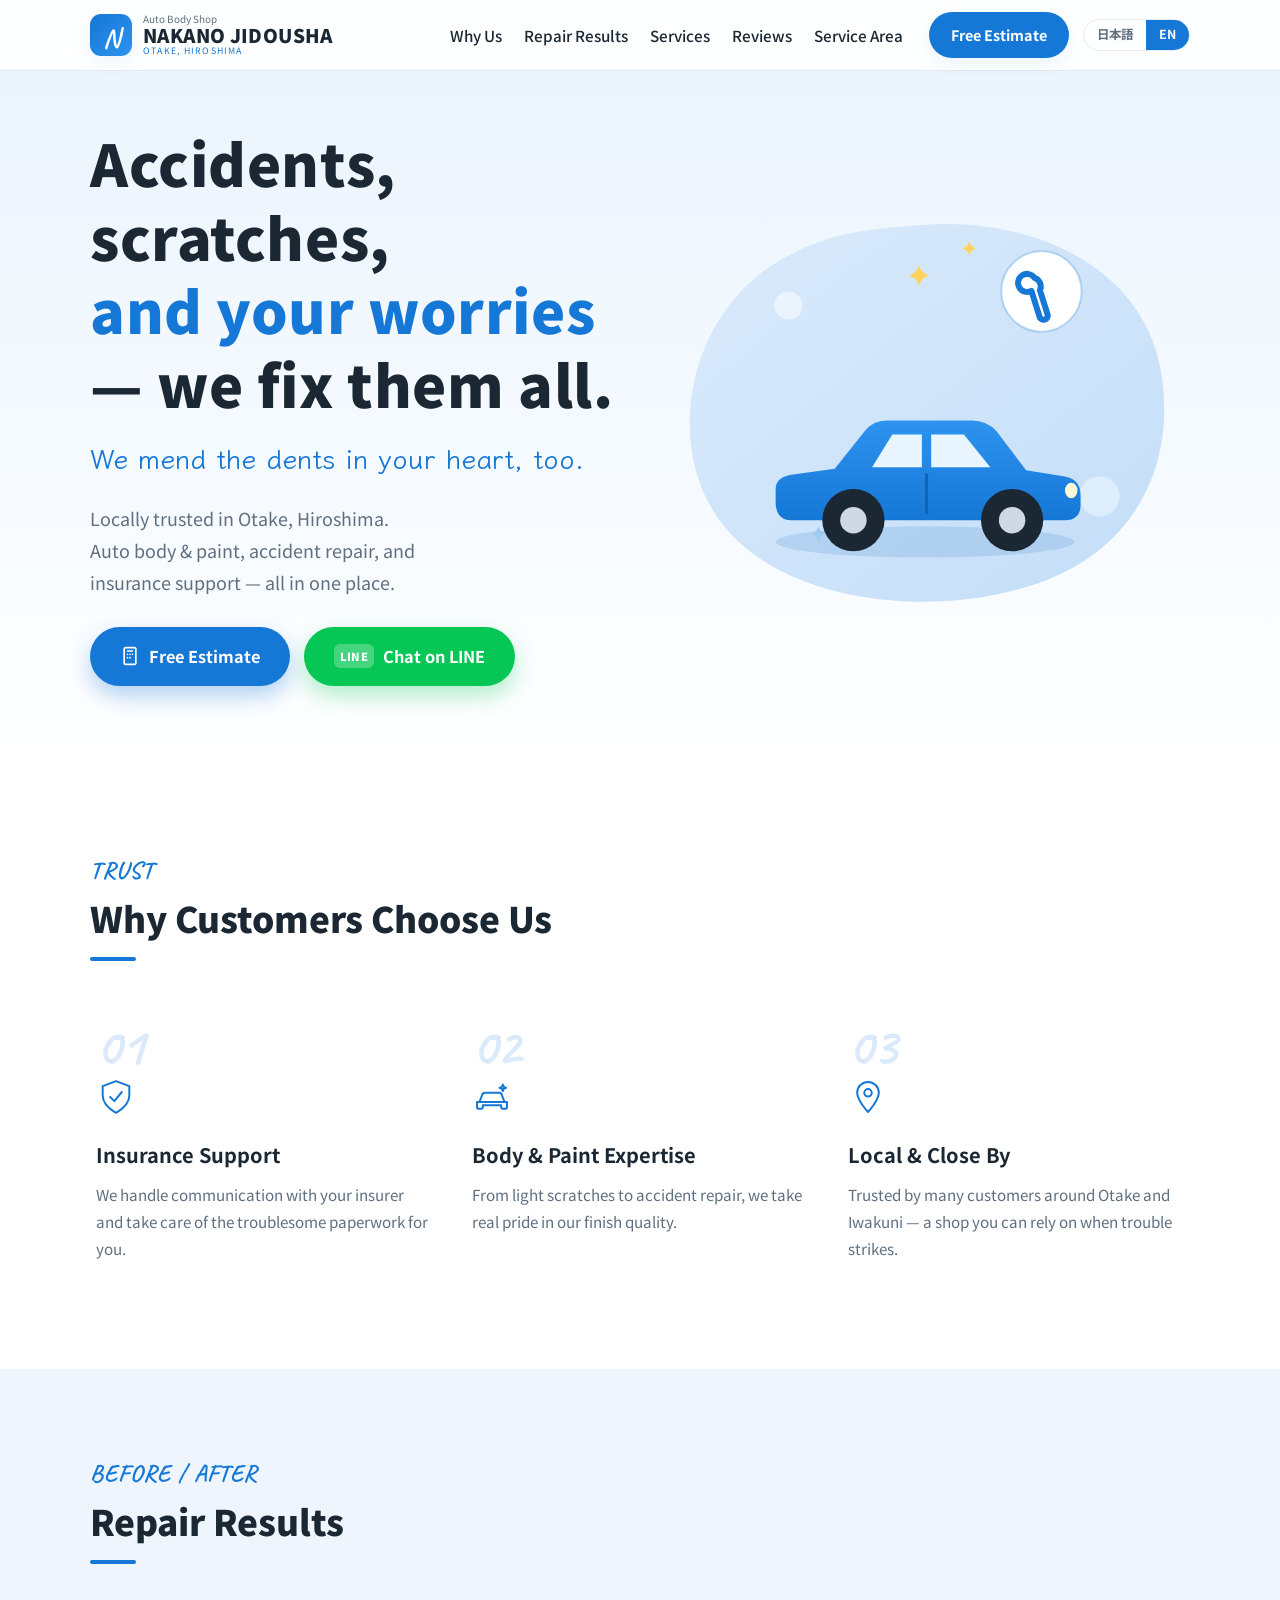
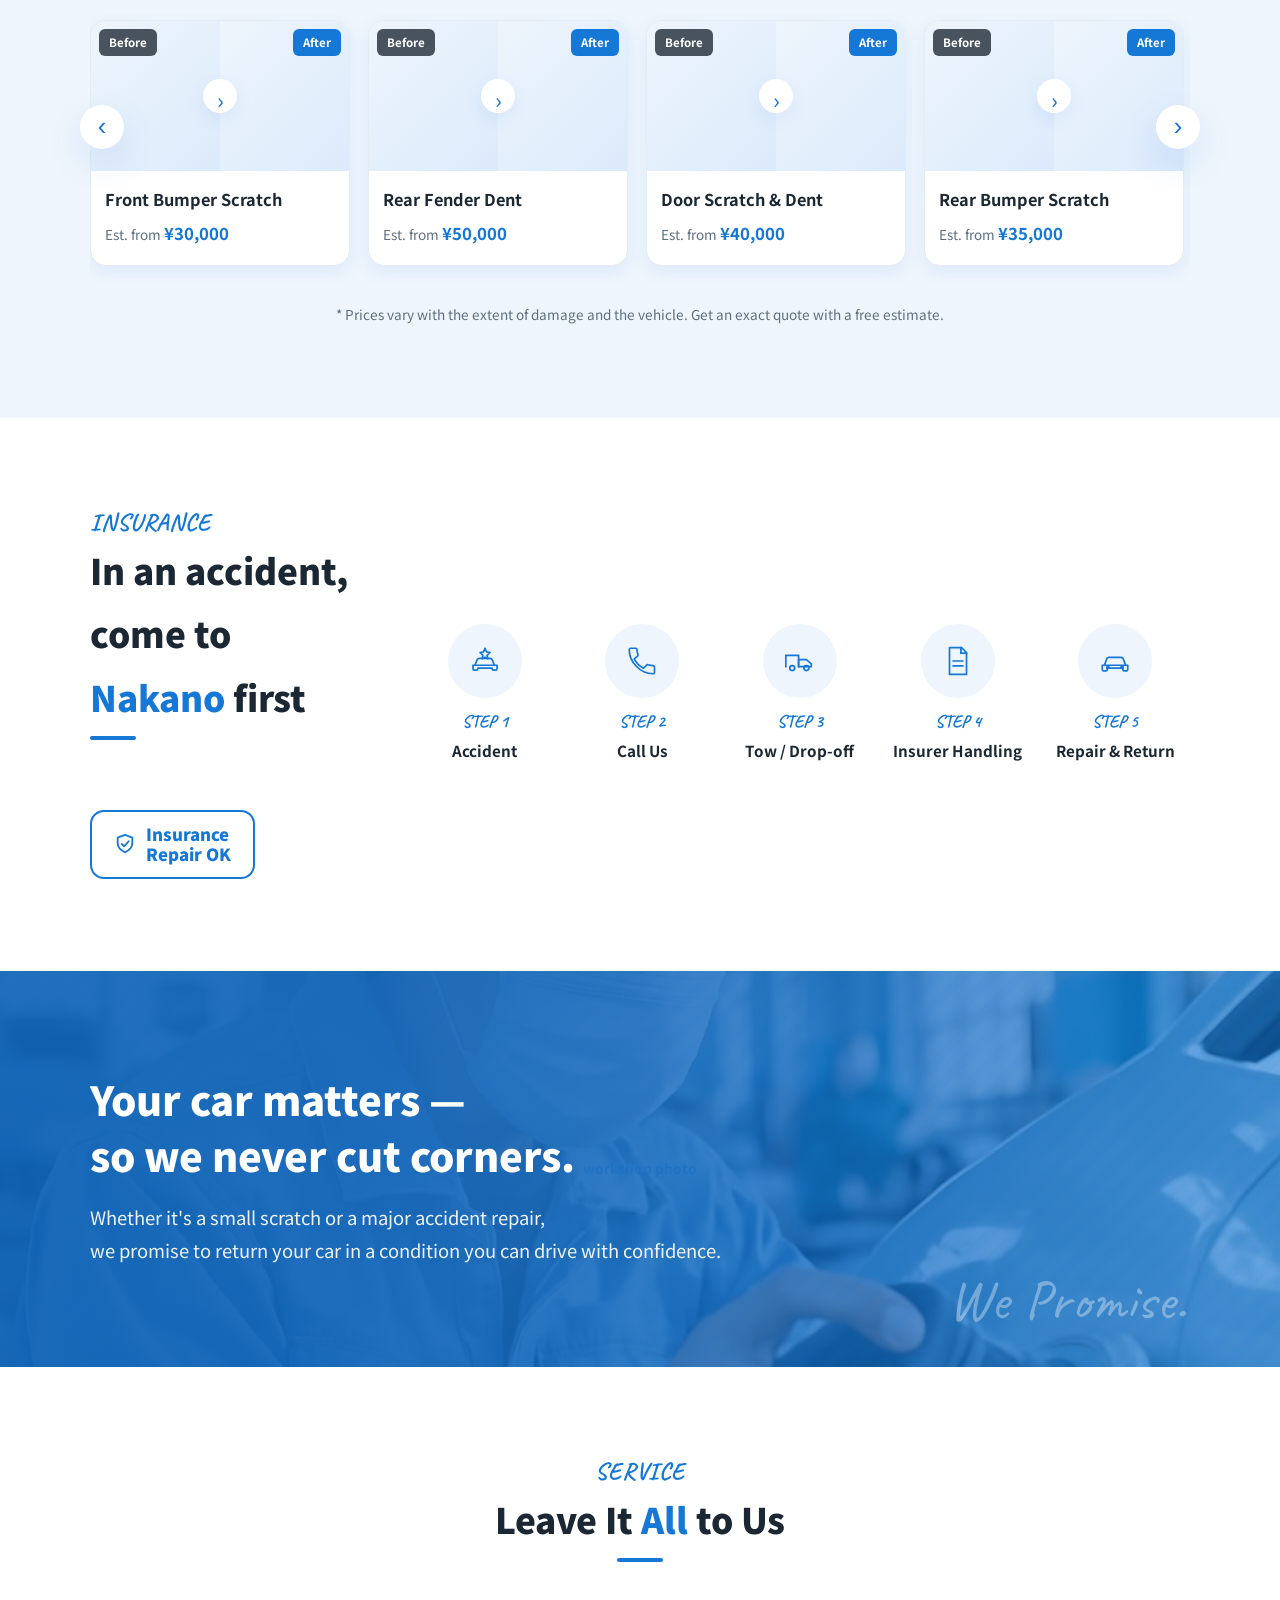
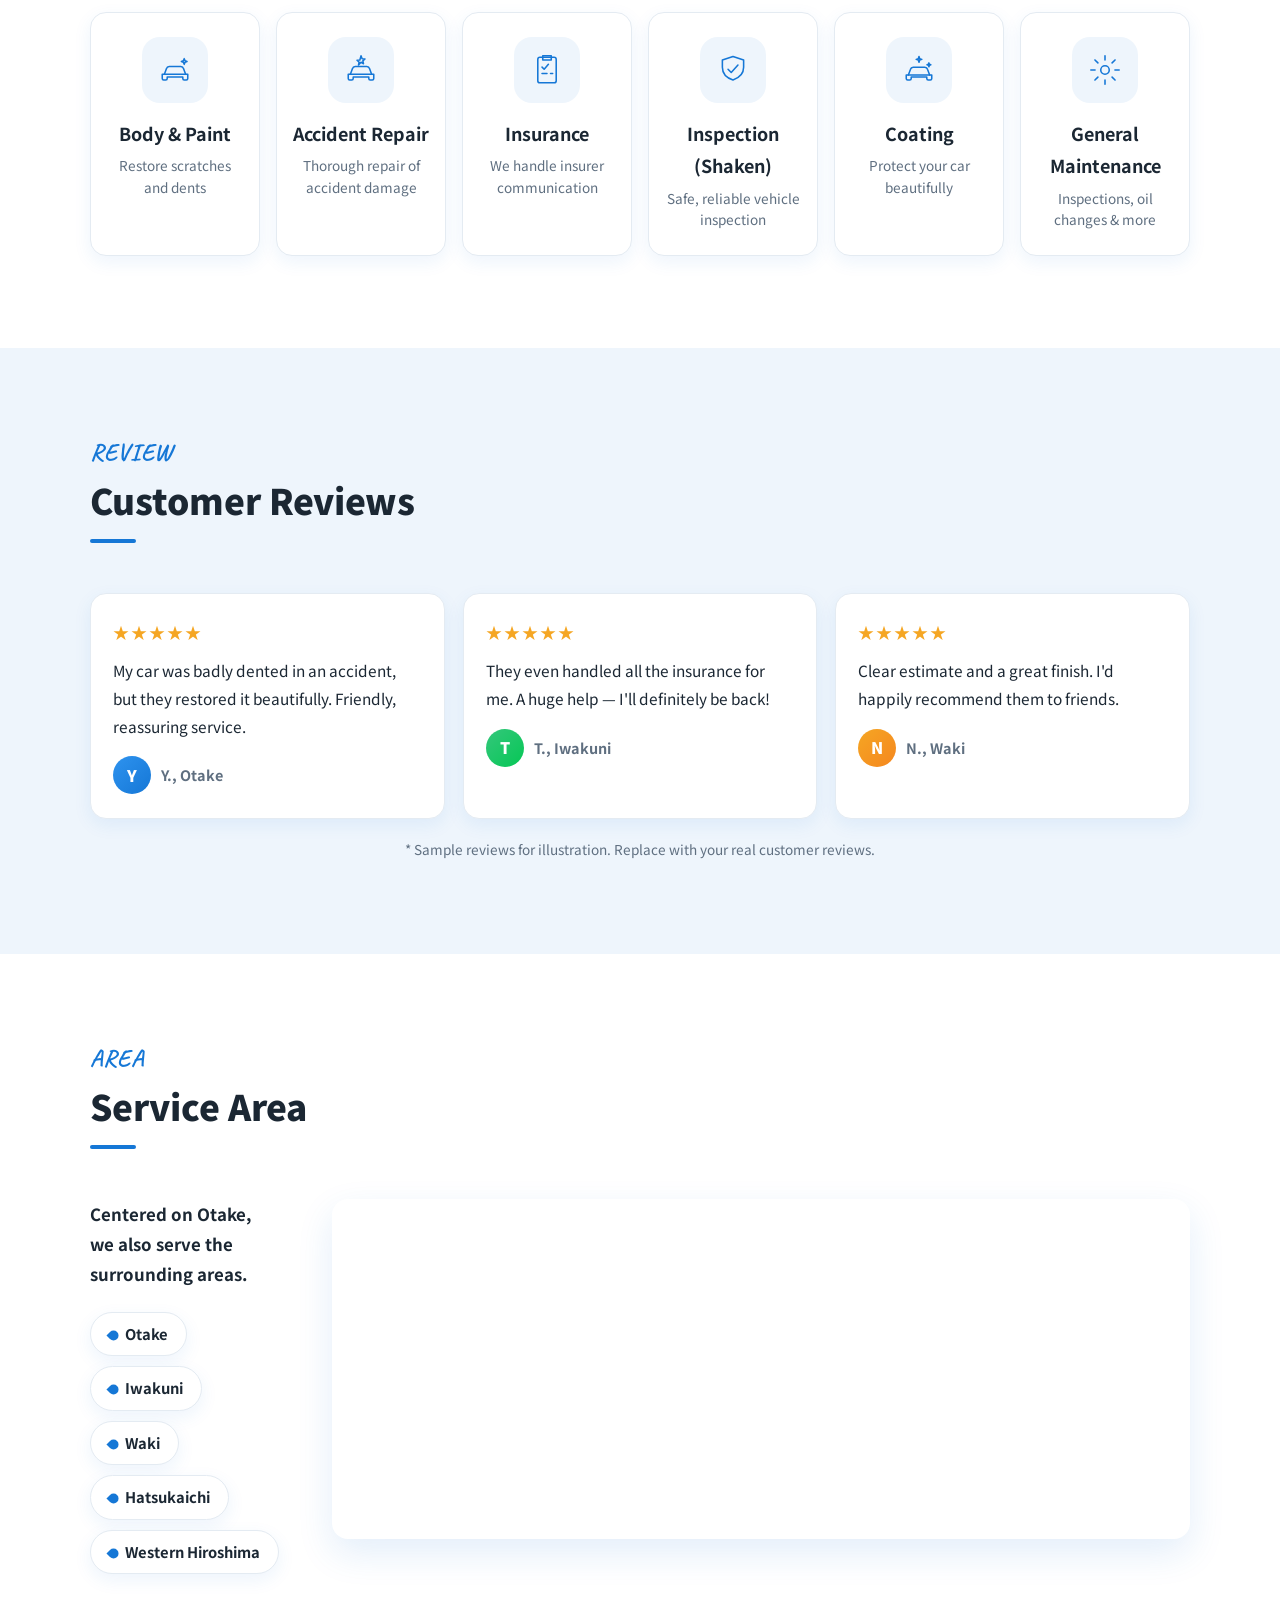
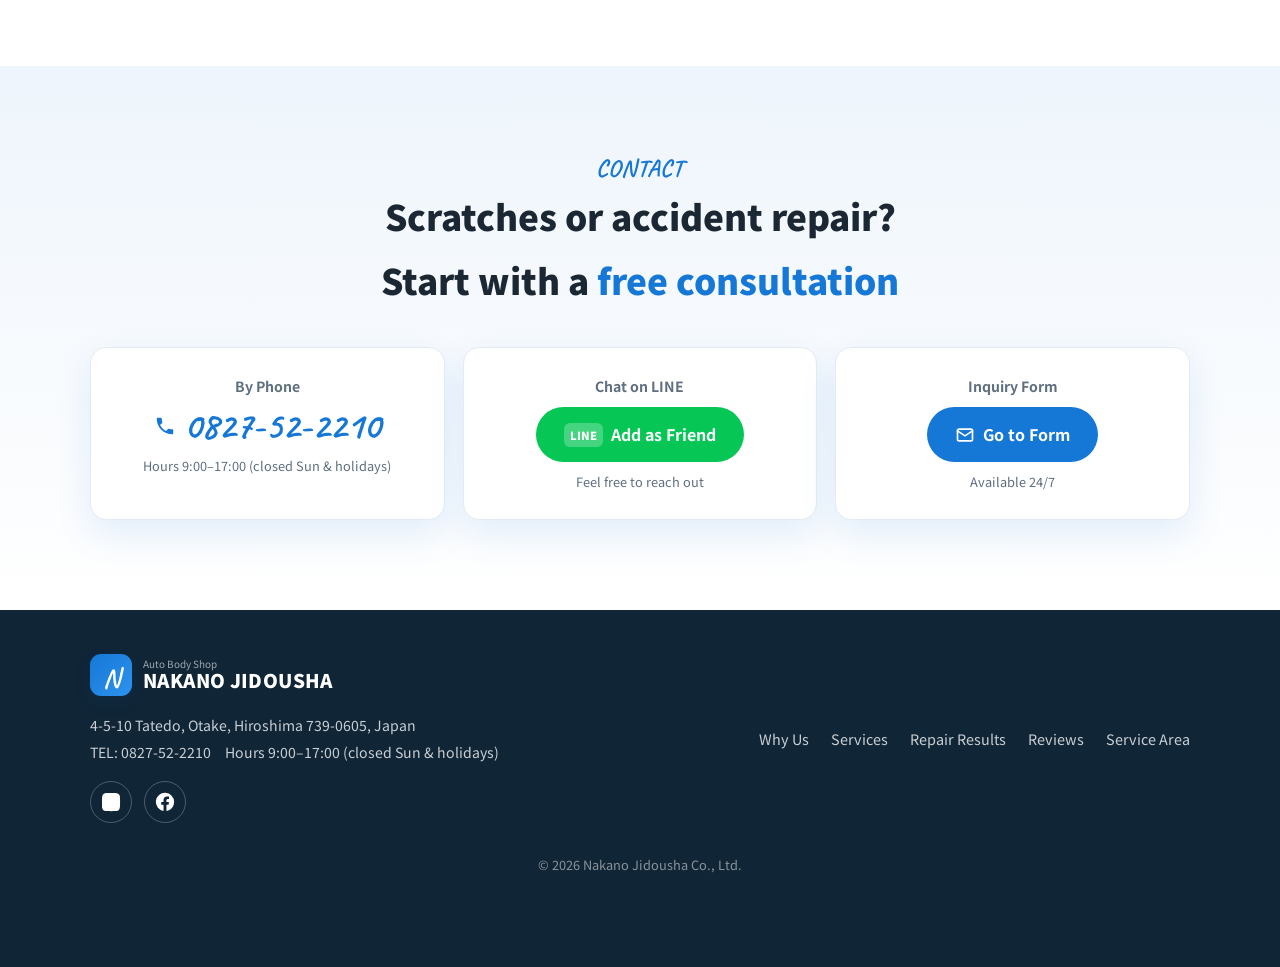
==== commit 7e5c33d8: "中野自動車LP: AI生成の写真素材を導入＋公式LINEリンク設定 - ヒーローを3枚コラージュ(整備士/白い車/家族)に刷新 - 修理実績Before/Afterを実写真風画像6種に差し替え - 約" ====
--- a/en/index.html
+++ b/en/index.html
@@ -71,7 +71,7 @@
             <svg viewBox="0 0 24 24" width="20" height="20" fill="none" stroke="currentColor" stroke-width="2" stroke-linecap="round" stroke-linejoin="round" aria-hidden="true"><rect x="5" y="2" width="14" height="20" rx="2"/><line x1="9" y1="6" x2="15" y2="6"/><line x1="9" y1="10" x2="9" y2="10"/><line x1="12" y1="10" x2="12" y2="10"/><line x1="15" y1="10" x2="15" y2="10"/><line x1="9" y1="14" x2="9" y2="14"/><line x1="12" y1="14" x2="12" y2="14"/></svg>
             Free Estimate
           </a>
-          <a href="#contact" class="btn btn--line">
+          <a href="https://page.line.me/esi7824r" target="_blank" rel="noopener" class="btn btn--line">
             <span class="btn__lineicon">LINE</span>
             Chat on LINE
           </a>
@@ -365,7 +365,7 @@
         </div>
         <div class="ccard ccard--line">
           <span class="ccard__cap">Chat on LINE</span>
-          <a href="#" class="ccard__btn ccard__btn--line"><span class="btn__lineicon">LINE</span>Add as Friend</a>
+          <a href="https://page.line.me/esi7824r" target="_blank" rel="noopener" class="ccard__btn ccard__btn--line"><span class="btn__lineicon">LINE</span>Add as Friend</a>
           <span class="ccard__sub">Feel free to reach out</span>
         </div>
         <div class="ccard">
--- a/css/style.css
+++ b/css/style.css
@@ -128,7 +128,12 @@
 .hero__btns { display: flex; flex-wrap: wrap; gap: 14px; }
 
 .hero__media { position: relative; }
-.hero__art { width: 100%; max-width: 520px; height: auto; margin-inline: auto; display: block; filter: drop-shadow(0 18px 30px rgba(21,119,214,.18)); }
+.hero__collage { position: relative; width: 100%; max-width: 460px; margin-inline: auto; aspect-ratio: 1 / 1; }
+.hero__photo { position: absolute; overflow: hidden; border: 5px solid #fff; box-shadow: 0 16px 30px rgba(21,119,214,.20); background: var(--blue-50); }
+.hero__photo img { width: 100%; height: 100%; object-fit: cover; display: block; }
+.hero__photo--car    { width: 70%; height: 54%; left: 0; top: 23%; border-radius: 48% 52% 50% 50% / 50%; z-index: 1; }
+.hero__photo--mech   { width: 46%; height: 46%; right: 1%; top: 0; border-radius: 50%; z-index: 2; }
+.hero__photo--family { width: 52%; height: 47%; right: 0; bottom: 1%; border-radius: 50% 50% 52% 48% / 50%; z-index: 2; }
 
 /* ---------- 見出し共通 ---------- */
 .section { padding: clamp(54px, 8vw, 92px) 0; }
@@ -164,8 +169,18 @@
 .work__ba { position: relative; display: grid; grid-template-columns: 1fr 1fr; height: 150px; }
 .work__ba .ph--ba { height: 100%; background-position: center; background-size: cover; background-repeat: no-repeat; }
 .work__ba .ph--ba::after { display: none; }
-.work__ba .ph--ba:nth-child(1) { background-image: url("../images/car-before.svg"); }
-.work__ba .ph--ba:nth-child(2) { background-image: url("../images/car-after.svg"); }
+.work--1 .ph--ba:nth-child(1) { background-image: url("../images/ba1-before.jpg"); }
+.work--1 .ph--ba:nth-child(2) { background-image: url("../images/ba1-after.jpg"); }
+.work--2 .ph--ba:nth-child(1) { background-image: url("../images/ba2-before.jpg"); }
+.work--2 .ph--ba:nth-child(2) { background-image: url("../images/ba2-after.jpg"); }
+.work--3 .ph--ba:nth-child(1) { background-image: url("../images/ba3-before.jpg"); }
+.work--3 .ph--ba:nth-child(2) { background-image: url("../images/ba3-after.jpg"); }
+.work--4 .ph--ba:nth-child(1) { background-image: url("../images/ba4-before.jpg"); }
+.work--4 .ph--ba:nth-child(2) { background-image: url("../images/ba4-after.jpg"); }
+.work--5 .ph--ba:nth-child(1) { background-image: url("../images/ba5-before.jpg"); }
+.work--5 .ph--ba:nth-child(2) { background-image: url("../images/ba5-after.jpg"); }
+.work--6 .ph--ba:nth-child(1) { background-image: url("../images/ba6-before.jpg"); }
+.work--6 .ph--ba:nth-child(2) { background-image: url("../images/ba6-after.jpg"); }
 .work__tag { position: absolute; top: 8px; left: 8px; background: rgba(27,39,51,.78); color: #fff; font-size: .72rem; font-weight: 700; padding: 3px 10px; border-radius: 6px; z-index: 2; }
 .work__tag--after { left: auto; right: 8px; background: var(--blue); }
 .work__go { position: absolute; top: 50%; left: 50%; transform: translate(-50%,-50%); width: 34px; height: 34px; background: #fff; color: var(--blue); border-radius: 50%; display: grid; place-items: center; font-size: 1.4rem; box-shadow: var(--shadow-sm); z-index: 3; }
@@ -199,7 +214,7 @@
 
 /* ---------- 約束バンド ---------- */
 .promise { position: relative; color: #fff; overflow: hidden; }
-.promise__photo { position: absolute; inset: 0; }
+.promise__photo { position: absolute; inset: 0; background: var(--blue-100) url("../images/promise.jpg") center/cover no-repeat; }
 .promise__photo::before { content: ""; position: absolute; inset: 0; z-index: 1; background: linear-gradient(100deg, rgba(15,99,184,.92) 30%, rgba(21,119,214,.6) 100%); }
 .promise__photo .ph__label { z-index: 0; }
 .promise__inner { position: relative; z-index: 2; max-width: var(--container); margin-inline: auto; padding: clamp(56px, 9vw, 100px) 20px; }
@@ -274,7 +289,7 @@
    ============================================ */
 @media (min-width: 768px) {
   .hero__inner { grid-template-columns: 1.05fr 1fr; align-items: center; padding-block: 56px 80px; }
-  .hero__media { height: 400px; }
+  .hero__media { height: auto; }
   .trust { grid-template-columns: repeat(3, 1fr); gap: 28px; }
   .work { width: 260px; }
   .insurance { grid-template-columns: 280px 1fr; align-items: center; gap: 40px; }
